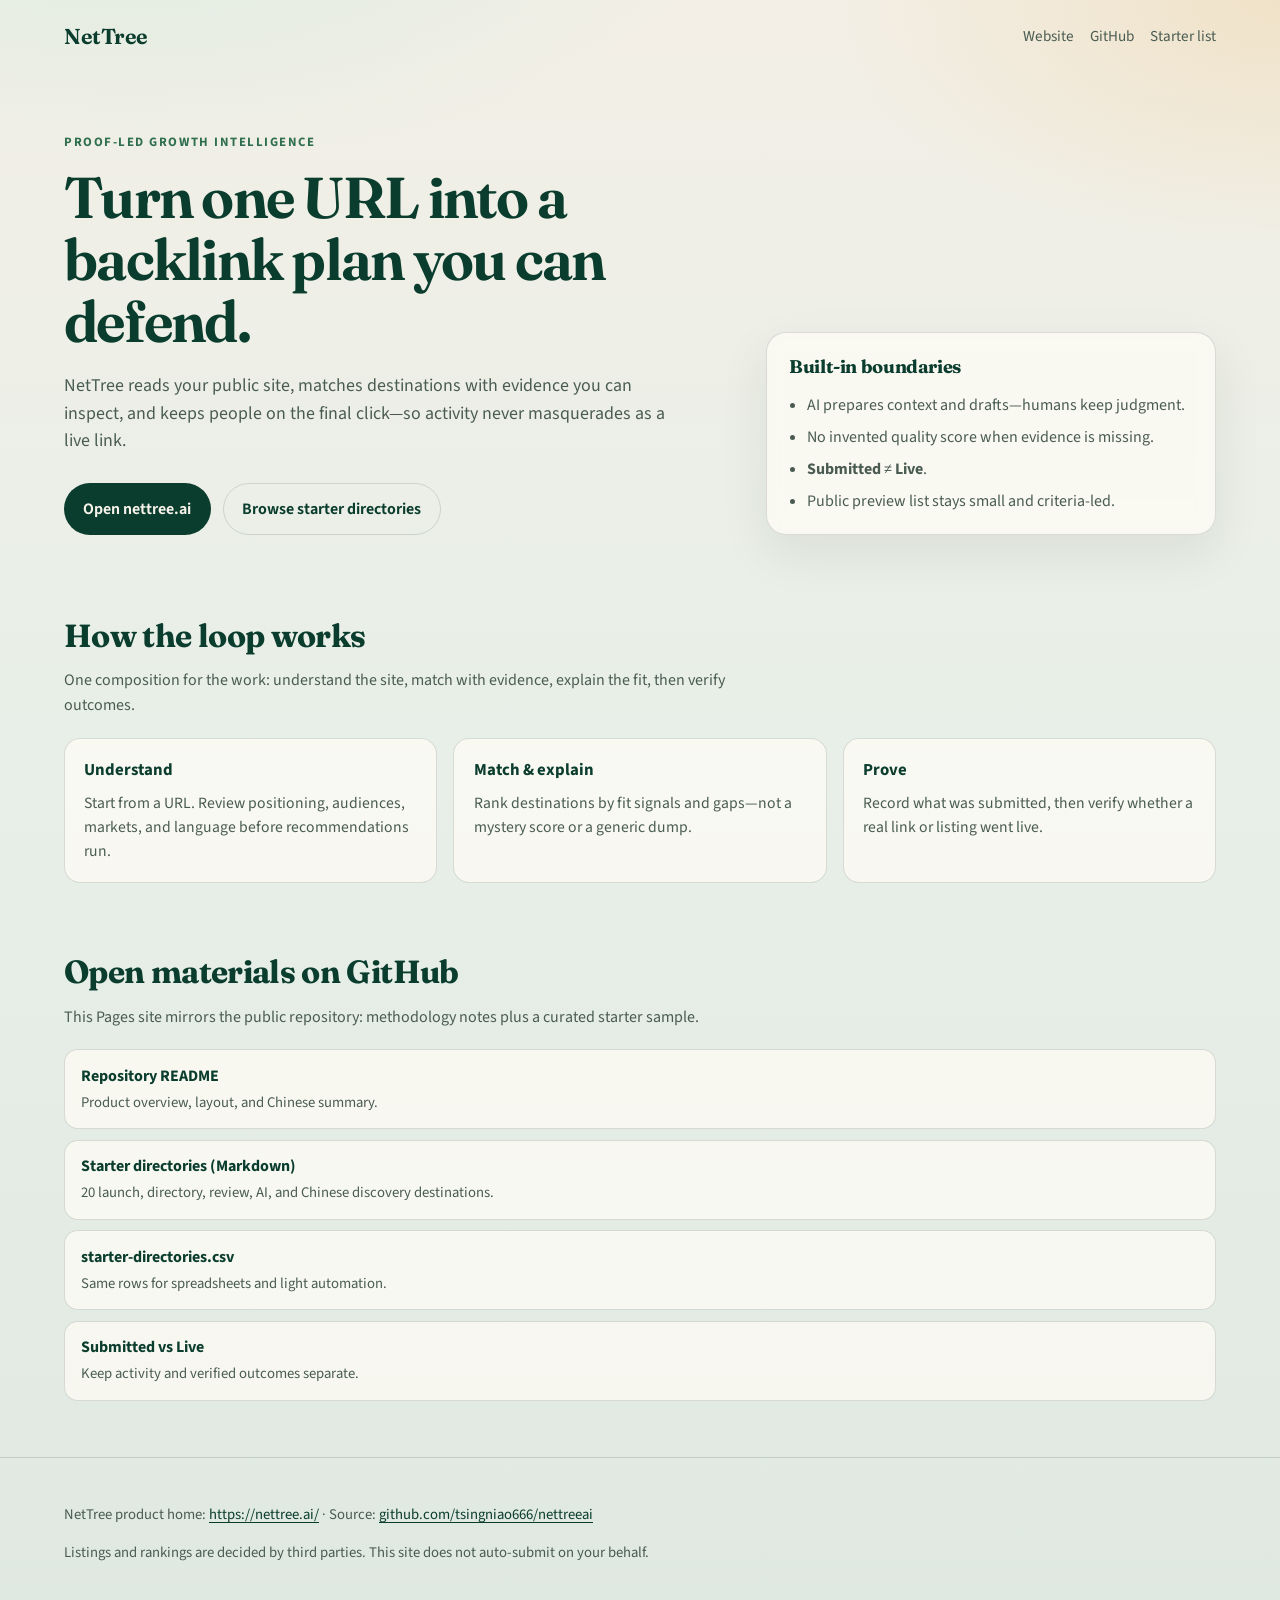
==== docs/index.html @ bfce6df3 "Publish NetTree public presence with curated starter directories. Add product README, methodology no" ====
<!DOCTYPE html>
<html lang="en">
  <head>
    <meta charset="utf-8" />
    <meta name="viewport" content="width=device-width, initial-scale=1" />
    <title>NetTree — defendable backlink planning</title>
    <meta
      name="description"
      content="NetTree turns one URL into an evidence-backed backlink plan. Human-approved execution. Submitted is activity; Live is verified."
    />
    <link rel="canonical" href="https://tsingniao666.github.io/nettreeai/" />
    <meta property="og:type" content="website" />
    <meta property="og:title" content="NetTree — defendable backlink planning" />
    <meta
      property="og:description"
      content="Map your site, match destinations with evidence, keep humans in the loop, and verify Live vs Submitted."
    />
    <meta property="og:url" content="https://tsingniao666.github.io/nettreeai/" />
    <meta name="twitter:card" content="summary" />
    <link rel="preconnect" href="https://fonts.googleapis.com" />
    <link rel="preconnect" href="https://fonts.gstatic.com" crossorigin />
    <link
      href="https://fonts.googleapis.com/css2?family=Fraunces:opsz,wght@9..144,550;9..144,650&family=Source+Sans+3:wght@400;600;700&display=swap"
      rel="stylesheet"
    />
    <link rel="stylesheet" href="./assets/site.css" />
    <script type="application/ld+json">
      {
        "@context": "https://schema.org",
        "@type": "SoftwareApplication",
        "name": "NetTree",
        "applicationCategory": "BusinessApplication",
        "operatingSystem": "Web",
        "url": "https://nettree.ai/",
        "description": "Proof-led growth intelligence: turn one URL into a defendable backlink strategy with human-approved execution and live-link verification.",
        "offers": {
          "@type": "Offer",
          "price": "0",
          "priceCurrency": "USD",
          "description": "Free plan available with limited preview"
        }
      }
    </script>
  </head>
  <body>
    <header class="site-header">
      <div class="wrap brand-row">
        <a class="logo" href="https://nettree.ai/">NetTree</a>
        <nav class="nav" aria-label="Primary">
          <a href="https://nettree.ai/">Website</a>
          <a href="https://github.com/tsingniao666/nettreeai">GitHub</a>
          <a href="https://github.com/tsingniao666/nettreeai/blob/main/lists/starter-directories.md">Starter list</a>
        </nav>
      </div>
    </header>

    <main>
      <section class="hero">
        <div class="wrap hero-grid">
          <div>
            <p class="eyebrow">Proof-led growth intelligence</p>
            <h1>Turn one URL into a backlink plan you can defend.</h1>
            <p class="lede">
              NetTree reads your public site, matches destinations with evidence you can inspect,
              and keeps people on the final click—so activity never masquerades as a live link.
            </p>
            <div class="cta-row">
              <a class="btn btn-primary" href="https://nettree.ai/">Open nettree.ai</a>
              <a
                class="btn btn-ghost"
                href="https://github.com/tsingniao666/nettreeai/blob/main/lists/starter-directories.md"
                >Browse starter directories</a
              >
            </div>
          </div>
          <aside class="panel" aria-label="Product principles">
            <h2>Built-in boundaries</h2>
            <ul>
              <li>AI prepares context and drafts—humans keep judgment.</li>
              <li>No invented quality score when evidence is missing.</li>
              <li><strong>Submitted</strong> ≠ <strong>Live</strong>.</li>
              <li>Public preview list stays small and criteria-led.</li>
            </ul>
          </aside>
        </div>
      </section>

      <section>
        <div class="wrap">
          <h2>How the loop works</h2>
          <p class="section-lead">
            One composition for the work: understand the site, match with evidence, explain the fit,
            then verify outcomes.
          </p>
          <div class="cards">
            <article class="card">
              <h3>Understand</h3>
              <p>Start from a URL. Review positioning, audiences, markets, and language before recommendations run.</p>
            </article>
            <article class="card">
              <h3>Match &amp; explain</h3>
              <p>Rank destinations by fit signals and gaps—not a mystery score or a generic dump.</p>
            </article>
            <article class="card">
              <h3>Prove</h3>
              <p>Record what was submitted, then verify whether a real link or listing went live.</p>
            </article>
          </div>
        </div>
      </section>

      <section>
        <div class="wrap">
          <h2>Open materials on GitHub</h2>
          <p class="section-lead">
            This Pages site mirrors the public repository: methodology notes plus a curated starter sample.
          </p>
          <div class="links">
            <a href="https://github.com/tsingniao666/nettreeai">
              <strong>Repository README</strong>
              <span>Product overview, layout, and Chinese summary.</span>
            </a>
            <a href="https://github.com/tsingniao666/nettreeai/blob/main/lists/starter-directories.md">
              <strong>Starter directories (Markdown)</strong>
              <span>20 launch, directory, review, AI, and Chinese discovery destinations.</span>
            </a>
            <a href="https://github.com/tsingniao666/nettreeai/blob/main/lists/starter-directories.csv">
              <strong>starter-directories.csv</strong>
              <span>Same rows for spreadsheets and light automation.</span>
            </a>
            <a href="https://github.com/tsingniao666/nettreeai/blob/main/methodology/submitted-vs-live.md">
              <strong>Submitted vs Live</strong>
              <span>Keep activity and verified outcomes separate.</span>
            </a>
          </div>
        </div>
      </section>
    </main>

    <footer class="site-footer">
      <div class="wrap">
        <p>
          NetTree product home:
          <a href="https://nettree.ai/">https://nettree.ai/</a>
          · Source:
          <a href="https://github.com/tsingniao666/nettreeai">github.com/tsingniao666/nettreeai</a>
        </p>
        <p>Listings and rankings are decided by third parties. This site does not auto-submit on your behalf.</p>
      </div>
    </footer>
  </body>
</html>
---- docs/assets/site.css ----
:root {
  --bg0: #f3efe6;
  --bg1: #e7efe8;
  --ink: #14241c;
  --muted: #4a5c52;
  --brand: #0b3d2e;
  --accent: #2f6f4e;
  --line: rgba(20, 36, 28, 0.14);
  --card: rgba(255, 252, 246, 0.72);
  --shadow: 0 18px 50px rgba(20, 36, 28, 0.08);
  --max: 72rem;
  --font-display: "Fraunces", "Iowan Old Style", "Palatino Linotype", Palatino, serif;
  --font-body: "Source Sans 3", "Source Sans Pro", "Segoe UI", sans-serif;
}

* {
  box-sizing: border-box;
}

html {
  scroll-behavior: smooth;
}

body {
  margin: 0;
  color: var(--ink);
  font-family: var(--font-body);
  line-height: 1.55;
  background:
    radial-gradient(1200px 600px at 10% -10%, #d9ebe0 0%, transparent 55%),
    radial-gradient(900px 500px at 100% 0%, #f0e2c8 0%, transparent 50%),
    linear-gradient(180deg, var(--bg0), var(--bg1) 48%, #dfe8e1);
  min-height: 100vh;
}

a {
  color: var(--accent);
  text-decoration-thickness: 1px;
  text-underline-offset: 0.18em;
}

a:hover {
  color: var(--brand);
}

.wrap {
  width: min(100% - 2rem, var(--max));
  margin-inline: auto;
}

.site-header {
  padding: 1.25rem 0 0.5rem;
}

.brand-row {
  display: flex;
  align-items: center;
  justify-content: space-between;
  gap: 1rem;
  flex-wrap: wrap;
}

.logo {
  font-family: var(--font-display);
  font-weight: 650;
  font-size: 1.35rem;
  letter-spacing: -0.02em;
  color: var(--brand);
  text-decoration: none;
}

.nav {
  display: flex;
  gap: 1rem;
  flex-wrap: wrap;
  font-size: 0.95rem;
}

.nav a {
  color: var(--muted);
  text-decoration: none;
}

.nav a:hover {
  color: var(--brand);
}

.hero {
  padding: 4.5rem 0 3.25rem;
}

.hero-grid {
  display: grid;
  gap: 1.75rem;
  align-items: end;
}

@media (min-width: 880px) {
  .hero-grid {
    grid-template-columns: 1.35fr 0.9fr;
  }
}

.eyebrow {
  margin: 0 0 0.85rem;
  color: var(--accent);
  font-size: 0.8rem;
  font-weight: 700;
  letter-spacing: 0.12em;
  text-transform: uppercase;
}

h1 {
  margin: 0;
  font-family: var(--font-display);
  font-weight: 650;
  font-size: clamp(2.35rem, 5vw, 3.6rem);
  line-height: 1.08;
  letter-spacing: -0.03em;
  color: var(--brand);
  max-width: 14ch;
}

.lede {
  margin: 1.15rem 0 0;
  max-width: 38rem;
  color: var(--muted);
  font-size: 1.12rem;
}

.cta-row {
  display: flex;
  flex-wrap: wrap;
  gap: 0.75rem;
  margin-top: 1.75rem;
}

.btn {
  display: inline-flex;
  align-items: center;
  justify-content: center;
  padding: 0.78rem 1.15rem;
  border-radius: 999px;
  font-weight: 650;
  text-decoration: none;
  border: 1px solid transparent;
  transition: transform 180ms ease, background 180ms ease, color 180ms ease;
}

.btn:hover {
  transform: translateY(-1px);
}

.btn-primary {
  background: var(--brand);
  color: #f7f3ea;
}

.btn-primary:hover {
  background: #082c21;
  color: #fff;
}

.btn-ghost {
  background: transparent;
  color: var(--brand);
  border-color: var(--line);
}

.panel {
  background: var(--card);
  border: 1px solid var(--line);
  border-radius: 1.25rem;
  box-shadow: var(--shadow);
  padding: 1.25rem 1.35rem;
  backdrop-filter: blur(8px);
}

.panel h2 {
  margin: 0 0 0.75rem;
  font-family: var(--font-display);
  font-size: 1.15rem;
  color: var(--brand);
}

.panel ul {
  margin: 0;
  padding-left: 1.1rem;
  color: var(--muted);
}

.panel li + li {
  margin-top: 0.45rem;
}

section {
  padding: 1.5rem 0 2.5rem;
}

section h2 {
  margin: 0 0 0.5rem;
  font-family: var(--font-display);
  font-size: clamp(1.55rem, 3vw, 2rem);
  color: var(--brand);
  letter-spacing: -0.02em;
}

.section-lead {
  margin: 0 0 1.25rem;
  color: var(--muted);
  max-width: 42rem;
}

.cards {
  display: grid;
  gap: 1rem;
}

@media (min-width: 760px) {
  .cards {
    grid-template-columns: repeat(3, 1fr);
  }
}

.card {
  background: var(--card);
  border: 1px solid var(--line);
  border-radius: 1rem;
  padding: 1.15rem 1.2rem;
}

.card h3 {
  margin: 0 0 0.45rem;
  font-size: 1.05rem;
  color: var(--brand);
}

.card p {
  margin: 0;
  color: var(--muted);
  font-size: 0.98rem;
}

.links {
  display: grid;
  gap: 0.65rem;
}

.links a {
  display: block;
  padding: 0.85rem 1rem;
  border-radius: 0.85rem;
  background: var(--card);
  border: 1px solid var(--line);
  text-decoration: none;
  color: var(--ink);
}

.links a strong {
  color: var(--brand);
}

.links a span {
  display: block;
  margin-top: 0.2rem;
  color: var(--muted);
  font-size: 0.92rem;
}

.site-footer {
  padding: 2rem 0 3rem;
  color: var(--muted);
  font-size: 0.92rem;
  border-top: 1px solid var(--line);
  margin-top: 1rem;
}

.site-footer a {
  color: var(--brand);
}

@media (prefers-reduced-motion: reduce) {
  html {
    scroll-behavior: auto;
  }

  .btn:hover {
    transform: none;
  }
}
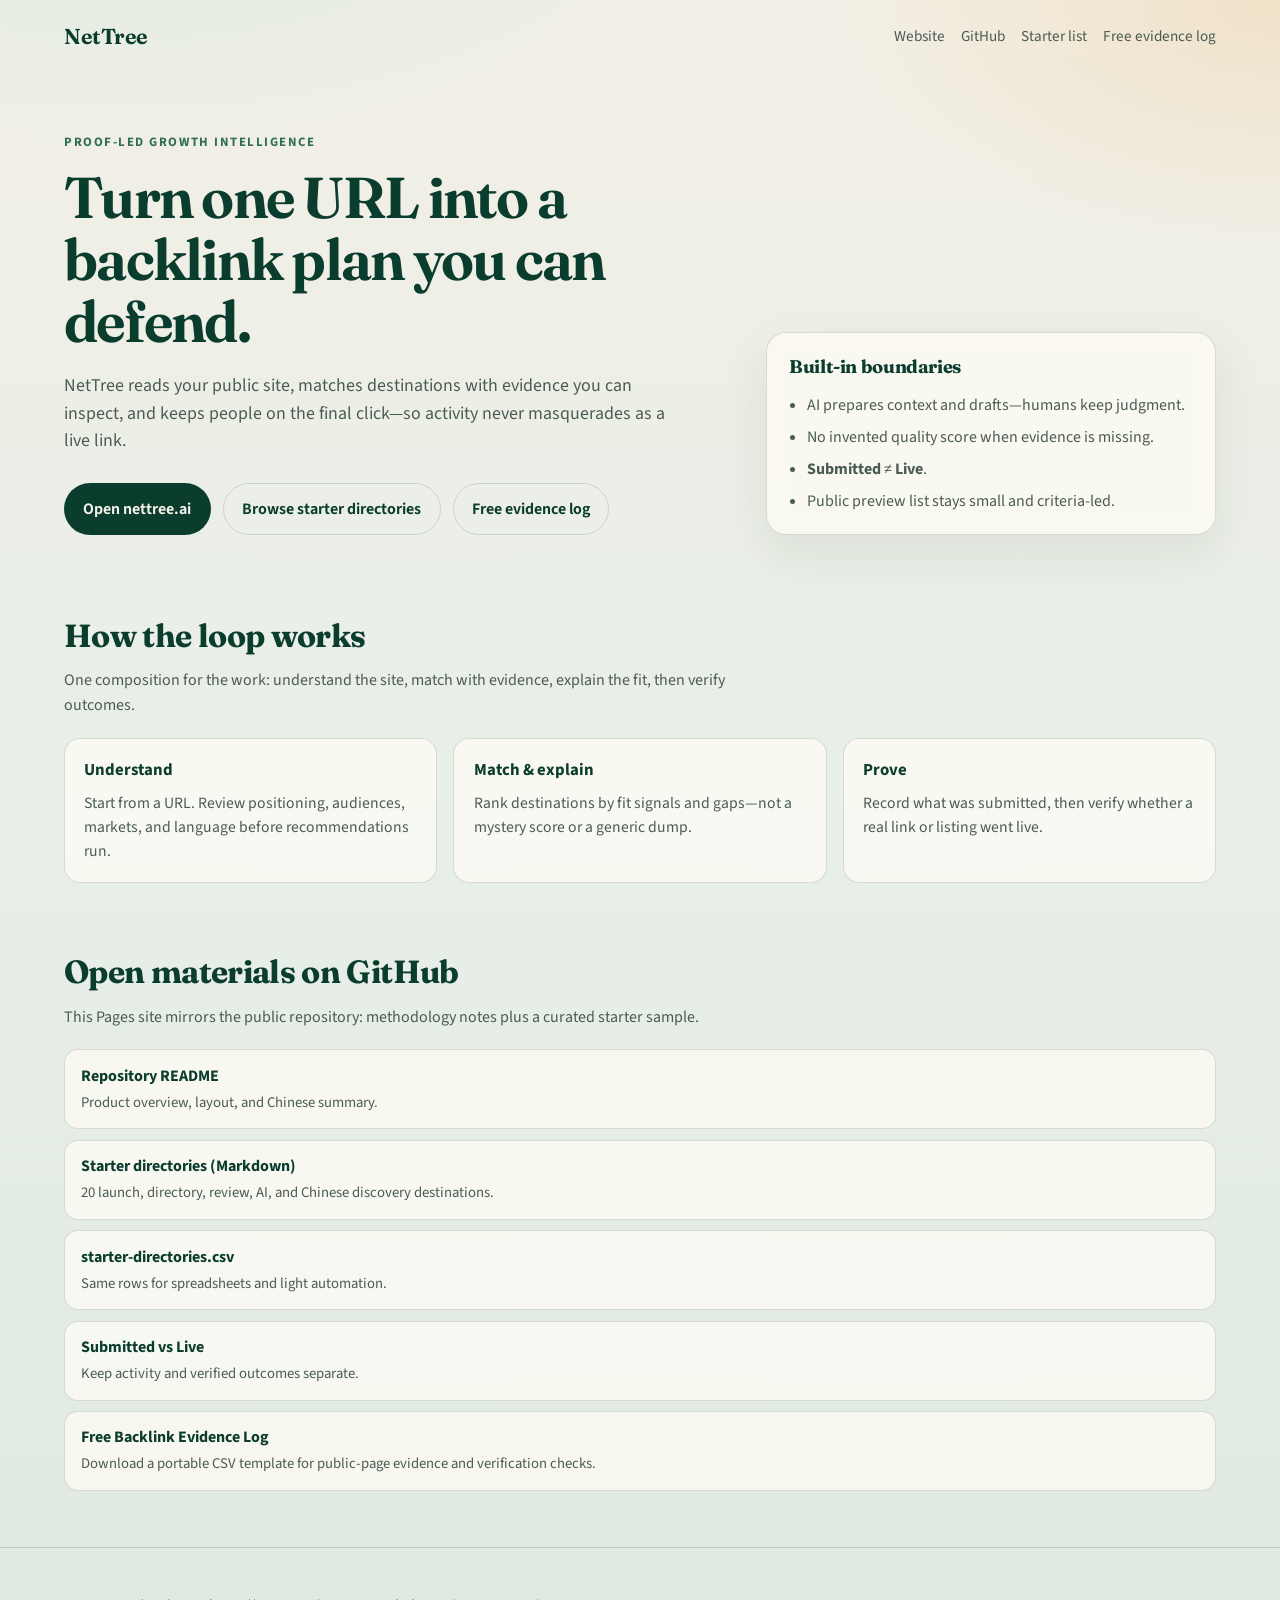
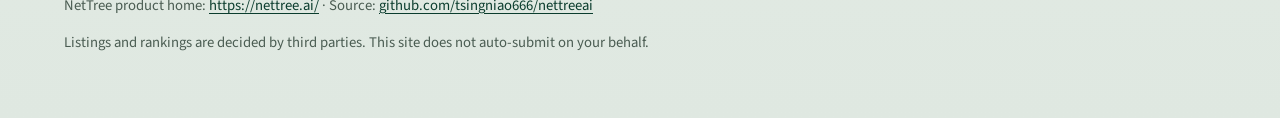
==== commit 42f3d127: "Add a free backlink evidence log template for public verification. Give visitors a portable CSV plus" ====
--- a/docs/index.html
+++ b/docs/index.html
@@ -50,6 +50,7 @@
           <a href="https://nettree.ai/">Website</a>
           <a href="https://github.com/tsingniao666/nettreeai">GitHub</a>
           <a href="https://github.com/tsingniao666/nettreeai/blob/main/lists/starter-directories.md">Starter list</a>
+          <a href="./free-backlink-evidence-log.html">Free evidence log</a>
         </nav>
       </div>
     </header>
@@ -71,6 +72,7 @@
                 href="https://github.com/tsingniao666/nettreeai/blob/main/lists/starter-directories.md"
                 >Browse starter directories</a
               >
+              <a class="btn btn-ghost" href="./free-backlink-evidence-log.html">Free evidence log</a>
             </div>
           </div>
           <aside class="panel" aria-label="Product principles">
@@ -132,6 +134,10 @@
               <strong>Submitted vs Live</strong>
               <span>Keep activity and verified outcomes separate.</span>
             </a>
+            <a href="./free-backlink-evidence-log.html">
+              <strong>Free Backlink Evidence Log</strong>
+              <span>Download a portable CSV template for public-page evidence and verification checks.</span>
+            </a>
           </div>
         </div>
       </section>
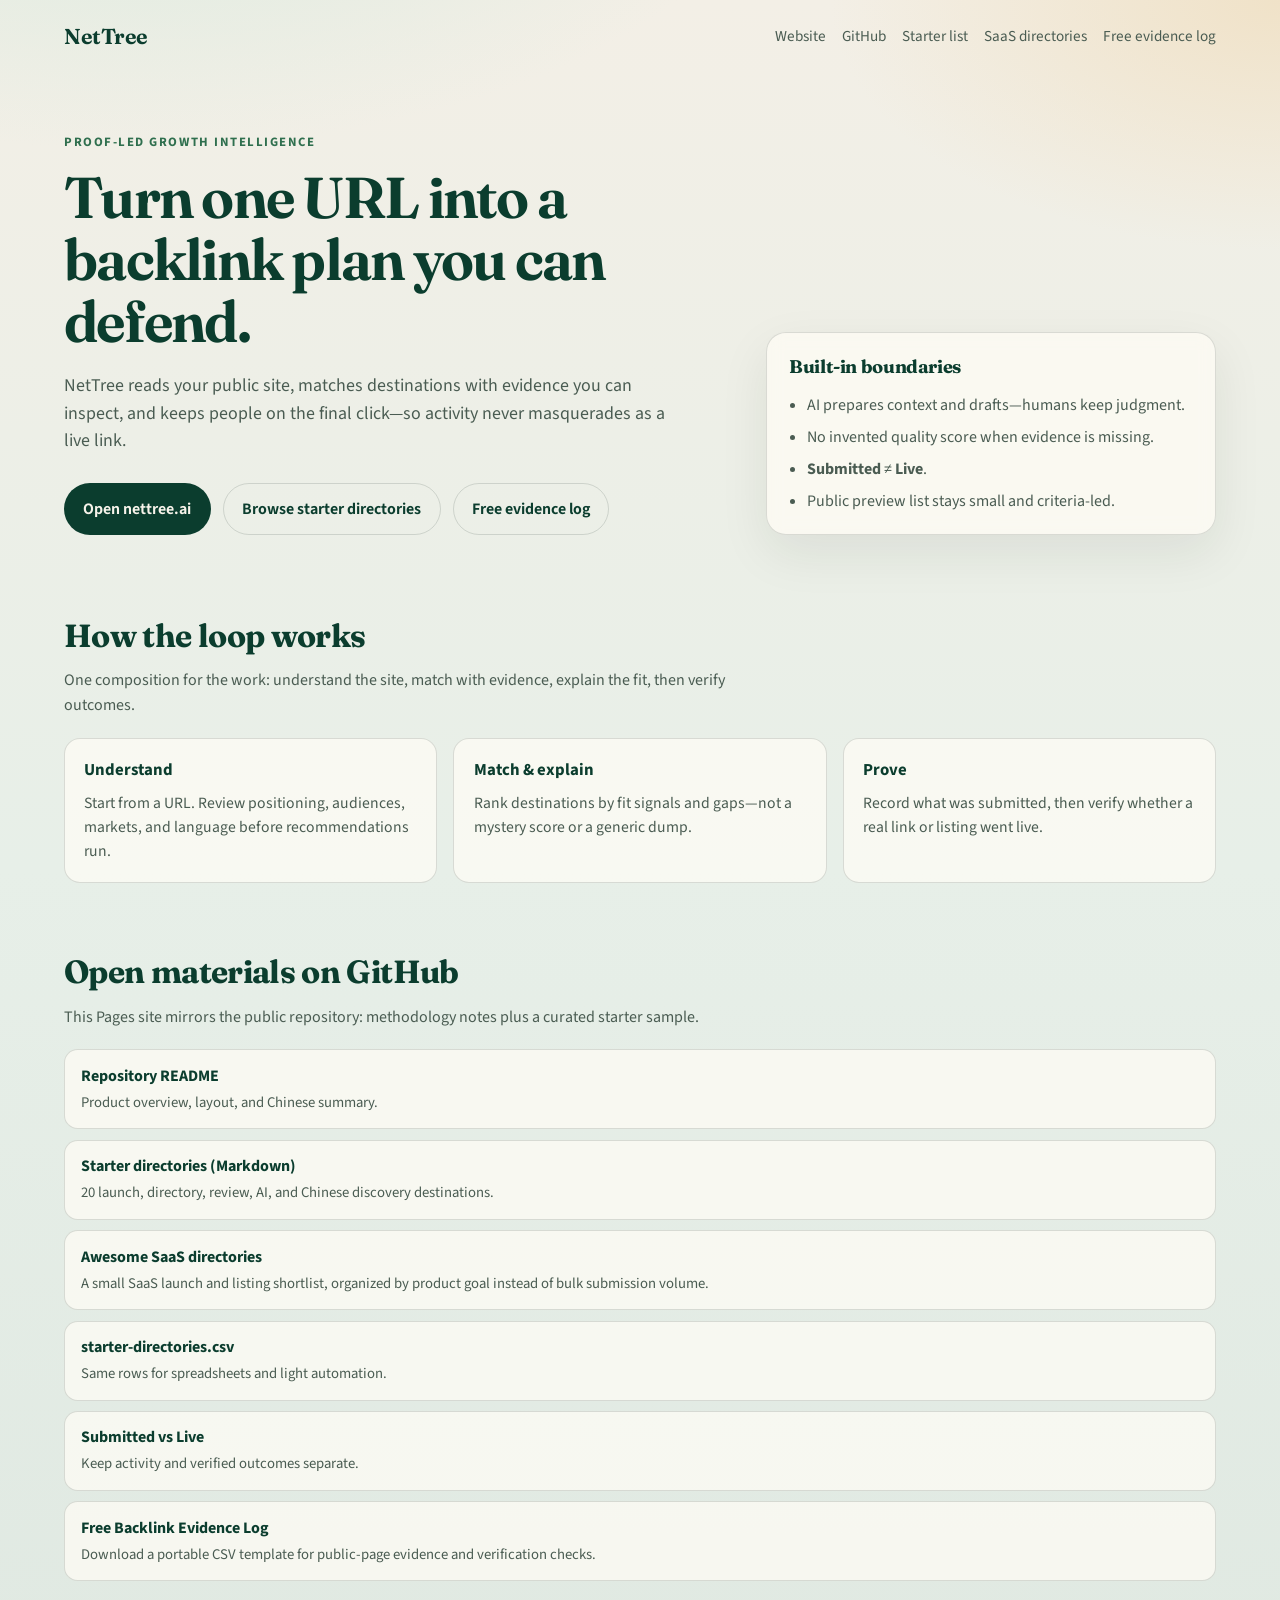
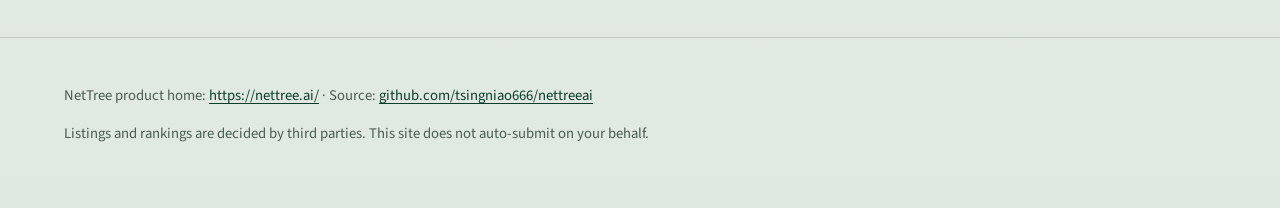
==== commit 54ebd647: "Add SaaS directory resources" ====
--- a/docs/index.html
+++ b/docs/index.html
@@ -50,6 +50,7 @@
           <a href="https://nettree.ai/">Website</a>
           <a href="https://github.com/tsingniao666/nettreeai">GitHub</a>
           <a href="https://github.com/tsingniao666/nettreeai/blob/main/lists/starter-directories.md">Starter list</a>
+          <a href="https://github.com/tsingniao666/nettreeai/blob/main/lists/saas-directories.md">SaaS directories</a>
           <a href="./free-backlink-evidence-log.html">Free evidence log</a>
         </nav>
       </div>
@@ -126,6 +127,10 @@
               <strong>Starter directories (Markdown)</strong>
               <span>20 launch, directory, review, AI, and Chinese discovery destinations.</span>
             </a>
+            <a href="https://github.com/tsingniao666/nettreeai/blob/main/lists/saas-directories.md">
+              <strong>Awesome SaaS directories</strong>
+              <span>A small SaaS launch and listing shortlist, organized by product goal instead of bulk submission volume.</span>
+            </a>
             <a href="https://github.com/tsingniao666/nettreeai/blob/main/lists/starter-directories.csv">
               <strong>starter-directories.csv</strong>
               <span>Same rows for spreadsheets and light automation.</span>
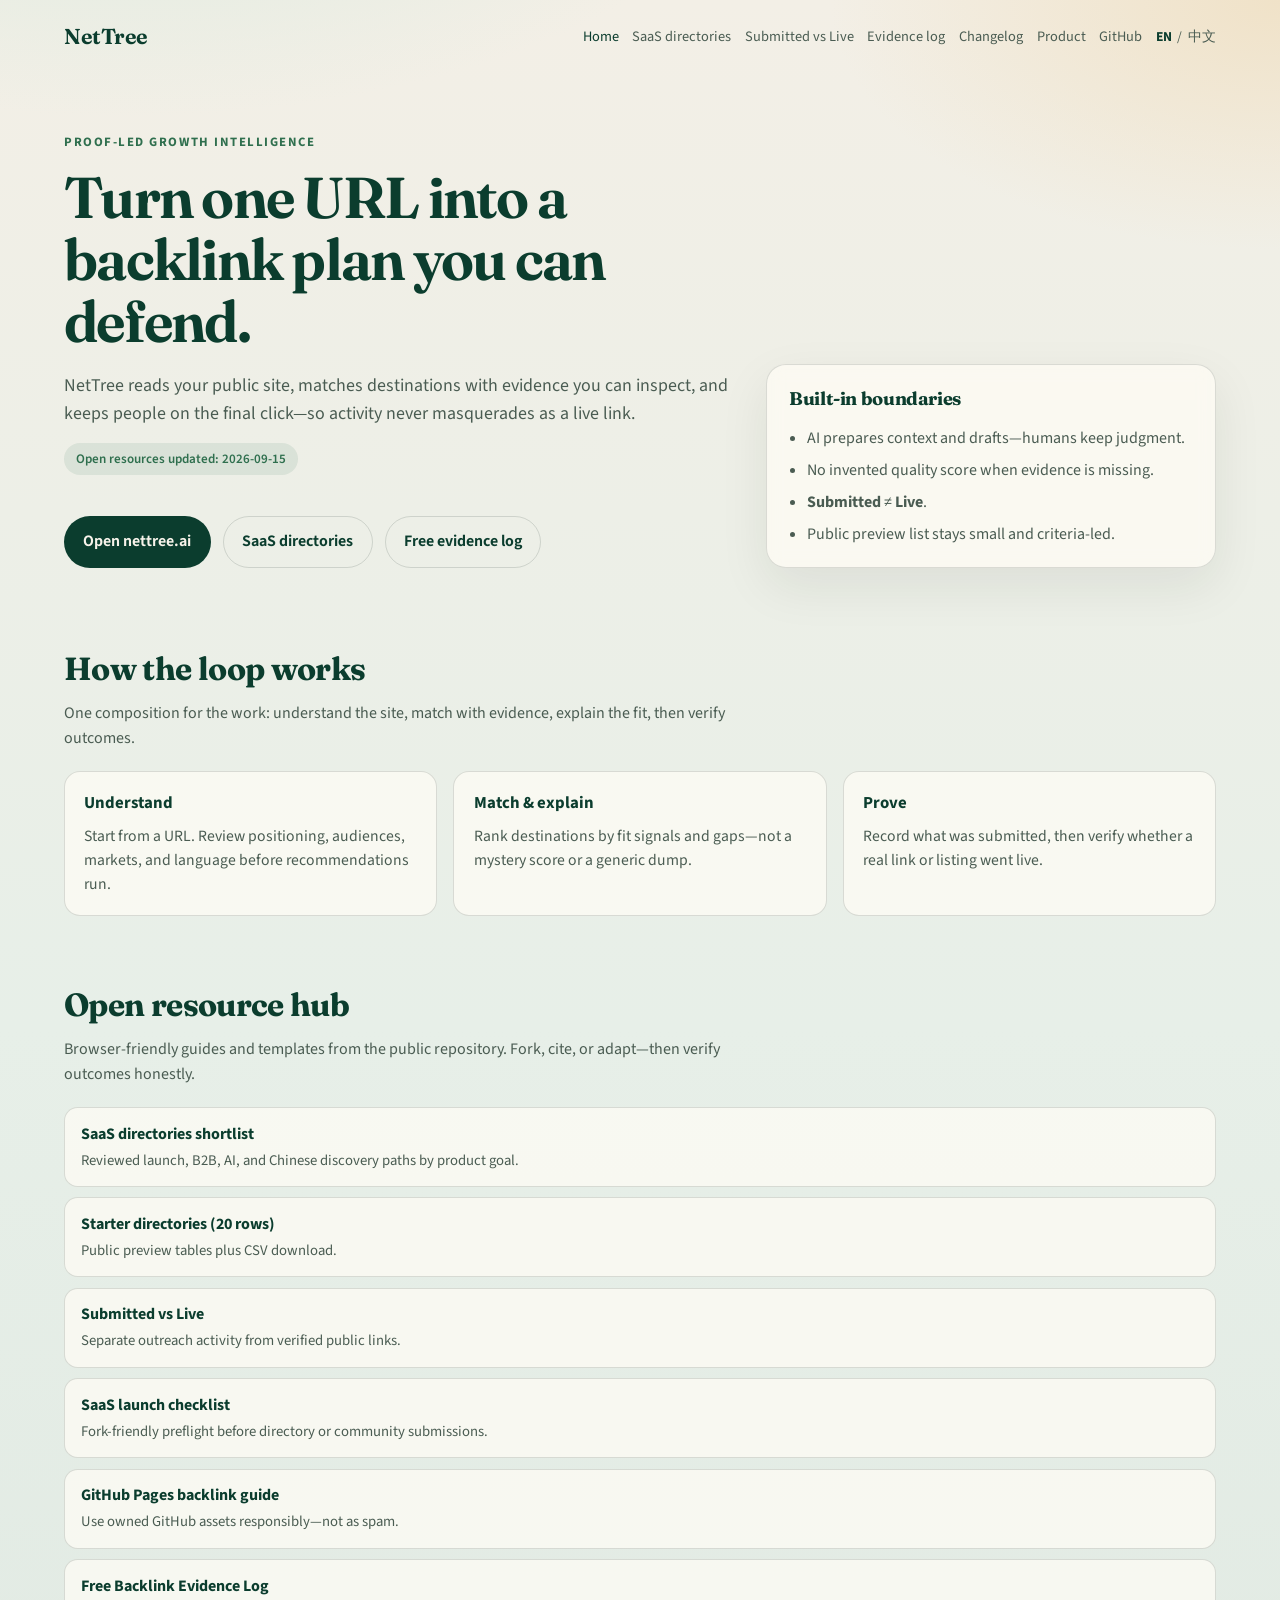
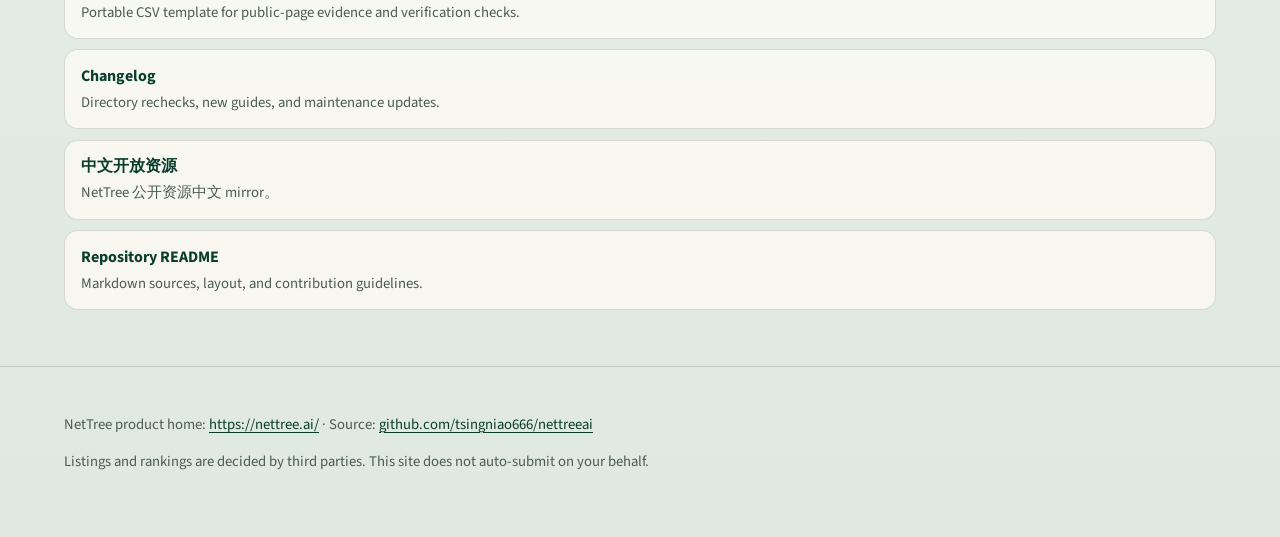
==== commit 01e6d9a7: "Expand open resource hub for SEO and keep github.io as primary URL. Add indexed Pages guides, struct" ====
--- a/docs/index.html
+++ b/docs/index.html
@@ -3,20 +3,23 @@
   <head>
     <meta charset="utf-8" />
     <meta name="viewport" content="width=device-width, initial-scale=1" />
-    <title>NetTree — defendable backlink planning</title>
+    <title>NetTree Open Resources — Defendable Backlink Planning</title>
     <meta
       name="description"
-      content="NetTree turns one URL into an evidence-backed backlink plan. Human-approved execution. Submitted is activity; Live is verified."
+      content="Free open resources from NetTree: SaaS directory shortlists, Submitted vs Live verification guides, launch checklists, and a backlink evidence log template."
     />
     <link rel="canonical" href="https://tsingniao666.github.io/nettreeai/" />
+    <link rel="alternate" hreflang="en" href="https://tsingniao666.github.io/nettreeai/" />
+    <link rel="alternate" hreflang="zh" href="https://tsingniao666.github.io/nettreeai/zh/" />
     <meta property="og:type" content="website" />
-    <meta property="og:title" content="NetTree — defendable backlink planning" />
+    <meta property="og:title" content="NetTree Open Resources — Defendable Backlink Planning" />
     <meta
       property="og:description"
-      content="Map your site, match destinations with evidence, keep humans in the loop, and verify Live vs Submitted."
+      content="Guides, checklists, and curated directory samples for evidence-backed backlink work. Product home: nettree.ai."
     />
     <meta property="og:url" content="https://tsingniao666.github.io/nettreeai/" />
-    <meta name="twitter:card" content="summary" />
+    <meta property="og:image" content="https://tsingniao666.github.io/nettreeai/assets/og-default.svg" />
+    <meta name="twitter:card" content="summary_large_image" />
     <link rel="preconnect" href="https://fonts.googleapis.com" />
     <link rel="preconnect" href="https://fonts.gstatic.com" crossorigin />
     <link
@@ -27,31 +30,60 @@
     <script type="application/ld+json">
       {
         "@context": "https://schema.org",
-        "@type": "SoftwareApplication",
-        "name": "NetTree",
-        "applicationCategory": "BusinessApplication",
-        "operatingSystem": "Web",
-        "url": "https://nettree.ai/",
-        "description": "Proof-led growth intelligence: turn one URL into a defendable backlink strategy with human-approved execution and live-link verification.",
-        "offers": {
-          "@type": "Offer",
-          "price": "0",
-          "priceCurrency": "USD",
-          "description": "Free plan available with limited preview"
-        }
+        "@graph": [
+          {
+            "@type": "Organization",
+            "name": "NetTree",
+            "url": "https://nettree.ai/",
+            "logo": "https://tsingniao666.github.io/nettreeai/assets/og-default.svg",
+            "description": "AI-assisted backlink command center for teams that need defendable outreach decisions.",
+            "sameAs": [
+              "https://github.com/tsingniao666/nettreeai",
+              "https://tsingniao666.github.io/nettreeai/"
+            ]
+          },
+          {
+            "@type": "WebSite",
+            "name": "NetTree Open Resources",
+            "url": "https://tsingniao666.github.io/nettreeai/",
+            "publisher": { "@type": "Organization", "name": "NetTree" },
+            "inLanguage": ["en", "zh-Hans"]
+          },
+          {
+            "@type": "SoftwareApplication",
+            "name": "NetTree",
+            "applicationCategory": "BusinessApplication",
+            "operatingSystem": "Web",
+            "url": "https://nettree.ai/",
+            "description": "Turn one URL into a defendable backlink strategy with human-approved execution and live-link verification.",
+            "offers": {
+              "@type": "Offer",
+              "price": "0",
+              "priceCurrency": "USD",
+              "description": "Free plan available with limited preview"
+            }
+          }
+        ]
       }
     </script>
   </head>
   <body>
     <header class="site-header">
       <div class="wrap brand-row">
-        <a class="logo" href="https://nettree.ai/">NetTree</a>
+        <a class="logo" href="./">NetTree</a>
         <nav class="nav" aria-label="Primary">
-          <a href="https://nettree.ai/">Website</a>
+          <a href="./" aria-current="page">Home</a>
+          <a href="./saas-directories.html">SaaS directories</a>
+          <a href="./submitted-vs-live.html">Submitted vs Live</a>
+          <a href="./free-backlink-evidence-log.html">Evidence log</a>
+          <a href="./changelog.html">Changelog</a>
+          <a href="https://nettree.ai/">Product</a>
           <a href="https://github.com/tsingniao666/nettreeai">GitHub</a>
-          <a href="https://github.com/tsingniao666/nettreeai/blob/main/lists/starter-directories.md">Starter list</a>
-          <a href="https://github.com/tsingniao666/nettreeai/blob/main/lists/saas-directories.md">SaaS directories</a>
-          <a href="./free-backlink-evidence-log.html">Free evidence log</a>
+          <span class="lang-switch" aria-label="Language">
+            <a href="./" aria-current="true" hreflang="en">EN</a>
+            <span>/</span>
+            <a href="./zh/" hreflang="zh">中文</a>
+          </span>
         </nav>
       </div>
     </header>
@@ -66,13 +98,10 @@
               NetTree reads your public site, matches destinations with evidence you can inspect,
               and keeps people on the final click—so activity never masquerades as a live link.
             </p>
+            <p class="updated-badge">Open resources updated: 2026-09-15</p>
             <div class="cta-row">
               <a class="btn btn-primary" href="https://nettree.ai/">Open nettree.ai</a>
-              <a
-                class="btn btn-ghost"
-                href="https://github.com/tsingniao666/nettreeai/blob/main/lists/starter-directories.md"
-                >Browse starter directories</a
-              >
+              <a class="btn btn-ghost" href="./saas-directories.html">SaaS directories</a>
               <a class="btn btn-ghost" href="./free-backlink-evidence-log.html">Free evidence log</a>
             </div>
           </div>
@@ -114,34 +143,46 @@
 
       <section>
         <div class="wrap">
-          <h2>Open materials on GitHub</h2>
+          <h2>Open resource hub</h2>
           <p class="section-lead">
-            This Pages site mirrors the public repository: methodology notes plus a curated starter sample.
+            Browser-friendly guides and templates from the public repository. Fork, cite, or adapt—then verify outcomes honestly.
           </p>
           <div class="links">
+            <a href="./saas-directories.html">
+              <strong>SaaS directories shortlist</strong>
+              <span>Reviewed launch, B2B, AI, and Chinese discovery paths by product goal.</span>
+            </a>
+            <a href="./starter-directories.html">
+              <strong>Starter directories (20 rows)</strong>
+              <span>Public preview tables plus CSV download.</span>
+            </a>
+            <a href="./submitted-vs-live.html">
+              <strong>Submitted vs Live</strong>
+              <span>Separate outreach activity from verified public links.</span>
+            </a>
+            <a href="./saas-launch-checklist.html">
+              <strong>SaaS launch checklist</strong>
+              <span>Fork-friendly preflight before directory or community submissions.</span>
+            </a>
+            <a href="./github-pages-backlink-guide.html">
+              <strong>GitHub Pages backlink guide</strong>
+              <span>Use owned GitHub assets responsibly—not as spam.</span>
+            </a>
+            <a href="./free-backlink-evidence-log.html">
+              <strong>Free Backlink Evidence Log</strong>
+              <span>Portable CSV template for public-page evidence and verification checks.</span>
+            </a>
+            <a href="./changelog.html">
+              <strong>Changelog</strong>
+              <span>Directory rechecks, new guides, and maintenance updates.</span>
+            </a>
+            <a href="./zh/">
+              <strong>中文开放资源</strong>
+              <span>NetTree 公开资源中文 mirror。</span>
+            </a>
             <a href="https://github.com/tsingniao666/nettreeai">
               <strong>Repository README</strong>
-              <span>Product overview, layout, and Chinese summary.</span>
-            </a>
-            <a href="https://github.com/tsingniao666/nettreeai/blob/main/lists/starter-directories.md">
-              <strong>Starter directories (Markdown)</strong>
-              <span>20 launch, directory, review, AI, and Chinese discovery destinations.</span>
-            </a>
-            <a href="https://github.com/tsingniao666/nettreeai/blob/main/lists/saas-directories.md">
-              <strong>Awesome SaaS directories</strong>
-              <span>A small SaaS launch and listing shortlist, organized by product goal instead of bulk submission volume.</span>
-            </a>
-            <a href="https://github.com/tsingniao666/nettreeai/blob/main/lists/starter-directories.csv">
-              <strong>starter-directories.csv</strong>
-              <span>Same rows for spreadsheets and light automation.</span>
-            </a>
-            <a href="https://github.com/tsingniao666/nettreeai/blob/main/methodology/submitted-vs-live.md">
-              <strong>Submitted vs Live</strong>
-              <span>Keep activity and verified outcomes separate.</span>
-            </a>
-            <a href="./free-backlink-evidence-log.html">
-              <strong>Free Backlink Evidence Log</strong>
-              <span>Download a portable CSV template for public-page evidence and verification checks.</span>
+              <span>Markdown sources, layout, and contribution guidelines.</span>
             </a>
           </div>
         </div>
--- a/docs/assets/site.css
+++ b/docs/assets/site.css
@@ -71,9 +71,9 @@
 
 .nav {
   display: flex;
-  gap: 1rem;
+  gap: 0.85rem;
   flex-wrap: wrap;
-  font-size: 0.95rem;
+  font-size: 0.9rem;
 }
 
 .nav a {
@@ -81,12 +81,35 @@
   text-decoration: none;
 }
 
-.nav a:hover {
-  color: var(--brand);
+.nav a:hover,
+.nav a[aria-current="page"] {
+  color: var(--brand);
+}
+
+.lang-switch {
+  display: inline-flex;
+  gap: 0.35rem;
+  align-items: center;
+  font-size: 0.85rem;
+  color: var(--muted);
+}
+
+.lang-switch a {
+  text-decoration: none;
+  color: var(--muted);
+}
+
+.lang-switch a[aria-current="true"] {
+  color: var(--brand);
+  font-weight: 700;
 }
 
 .hero {
   padding: 4.5rem 0 3.25rem;
+}
+
+.hero-compact {
+  padding: 3rem 0 2rem;
 }
 
 .hero-grid {
@@ -118,14 +141,29 @@
   line-height: 1.08;
   letter-spacing: -0.03em;
   color: var(--brand);
-  max-width: 14ch;
+  max-width: 18ch;
+}
+
+h1.wide {
+  max-width: none;
 }
 
 .lede {
   margin: 1.15rem 0 0;
-  max-width: 38rem;
+  max-width: 42rem;
   color: var(--muted);
   font-size: 1.12rem;
+}
+
+.updated-badge {
+  display: inline-block;
+  margin-top: 1rem;
+  padding: 0.35rem 0.75rem;
+  border-radius: 999px;
+  background: rgba(47, 111, 78, 0.1);
+  color: var(--accent);
+  font-size: 0.82rem;
+  font-weight: 600;
 }
 
 .cta-row {
@@ -183,7 +221,8 @@
   color: var(--brand);
 }
 
-.panel ul {
+.panel ul,
+.panel ol {
   margin: 0;
   padding-left: 1.1rem;
   color: var(--muted);
@@ -205,6 +244,12 @@
   letter-spacing: -0.02em;
 }
 
+section h3 {
+  margin: 1.5rem 0 0.5rem;
+  font-size: 1.1rem;
+  color: var(--brand);
+}
+
 .section-lead {
   margin: 0 0 1.25rem;
   color: var(--muted);
@@ -220,6 +265,10 @@
   .cards {
     grid-template-columns: repeat(3, 1fr);
   }
+
+  .cards.two-up {
+    grid-template-columns: repeat(2, 1fr);
+  }
 }
 
 .card {
@@ -267,6 +316,114 @@
   font-size: 0.92rem;
 }
 
+.table-wrap {
+  overflow-x: auto;
+  border: 1px solid var(--line);
+  border-radius: 1rem;
+  background: var(--card);
+}
+
+.data-table {
+  width: 100%;
+  border-collapse: collapse;
+  font-size: 0.92rem;
+}
+
+.data-table th,
+.data-table td {
+  padding: 0.75rem 0.9rem;
+  text-align: left;
+  border-bottom: 1px solid var(--line);
+  vertical-align: top;
+}
+
+.data-table th {
+  background: rgba(11, 61, 46, 0.06);
+  color: var(--brand);
+  font-weight: 700;
+}
+
+.data-table tr:last-child td {
+  border-bottom: none;
+}
+
+.data-table a {
+  word-break: break-word;
+}
+
+.checklist {
+  list-style: none;
+  padding: 0;
+  margin: 0;
+  display: grid;
+  gap: 0.55rem;
+}
+
+.checklist li {
+  padding: 0.65rem 0.85rem;
+  border-radius: 0.65rem;
+  background: var(--card);
+  border: 1px solid var(--line);
+  color: var(--muted);
+}
+
+.faq {
+  display: grid;
+  gap: 0.65rem;
+}
+
+.faq details {
+  background: var(--card);
+  border: 1px solid var(--line);
+  border-radius: 0.85rem;
+  padding: 0.85rem 1rem;
+}
+
+.faq summary {
+  cursor: pointer;
+  font-weight: 650;
+  color: var(--brand);
+}
+
+.faq p {
+  margin: 0.65rem 0 0;
+  color: var(--muted);
+}
+
+.changelog-list {
+  display: grid;
+  gap: 1rem;
+}
+
+.changelog-entry {
+  background: var(--card);
+  border: 1px solid var(--line);
+  border-radius: 1rem;
+  padding: 1rem 1.15rem;
+}
+
+.changelog-entry time {
+  display: block;
+  font-size: 0.85rem;
+  font-weight: 700;
+  color: var(--accent);
+  margin-bottom: 0.45rem;
+}
+
+.changelog-entry ul {
+  margin: 0;
+  padding-left: 1.1rem;
+  color: var(--muted);
+}
+
+.changelog-entry li + li {
+  margin-top: 0.35rem;
+}
+
+.related-links {
+  margin-top: 1.5rem;
+}
+
 .site-footer {
   padding: 2rem 0 3rem;
   color: var(--muted);
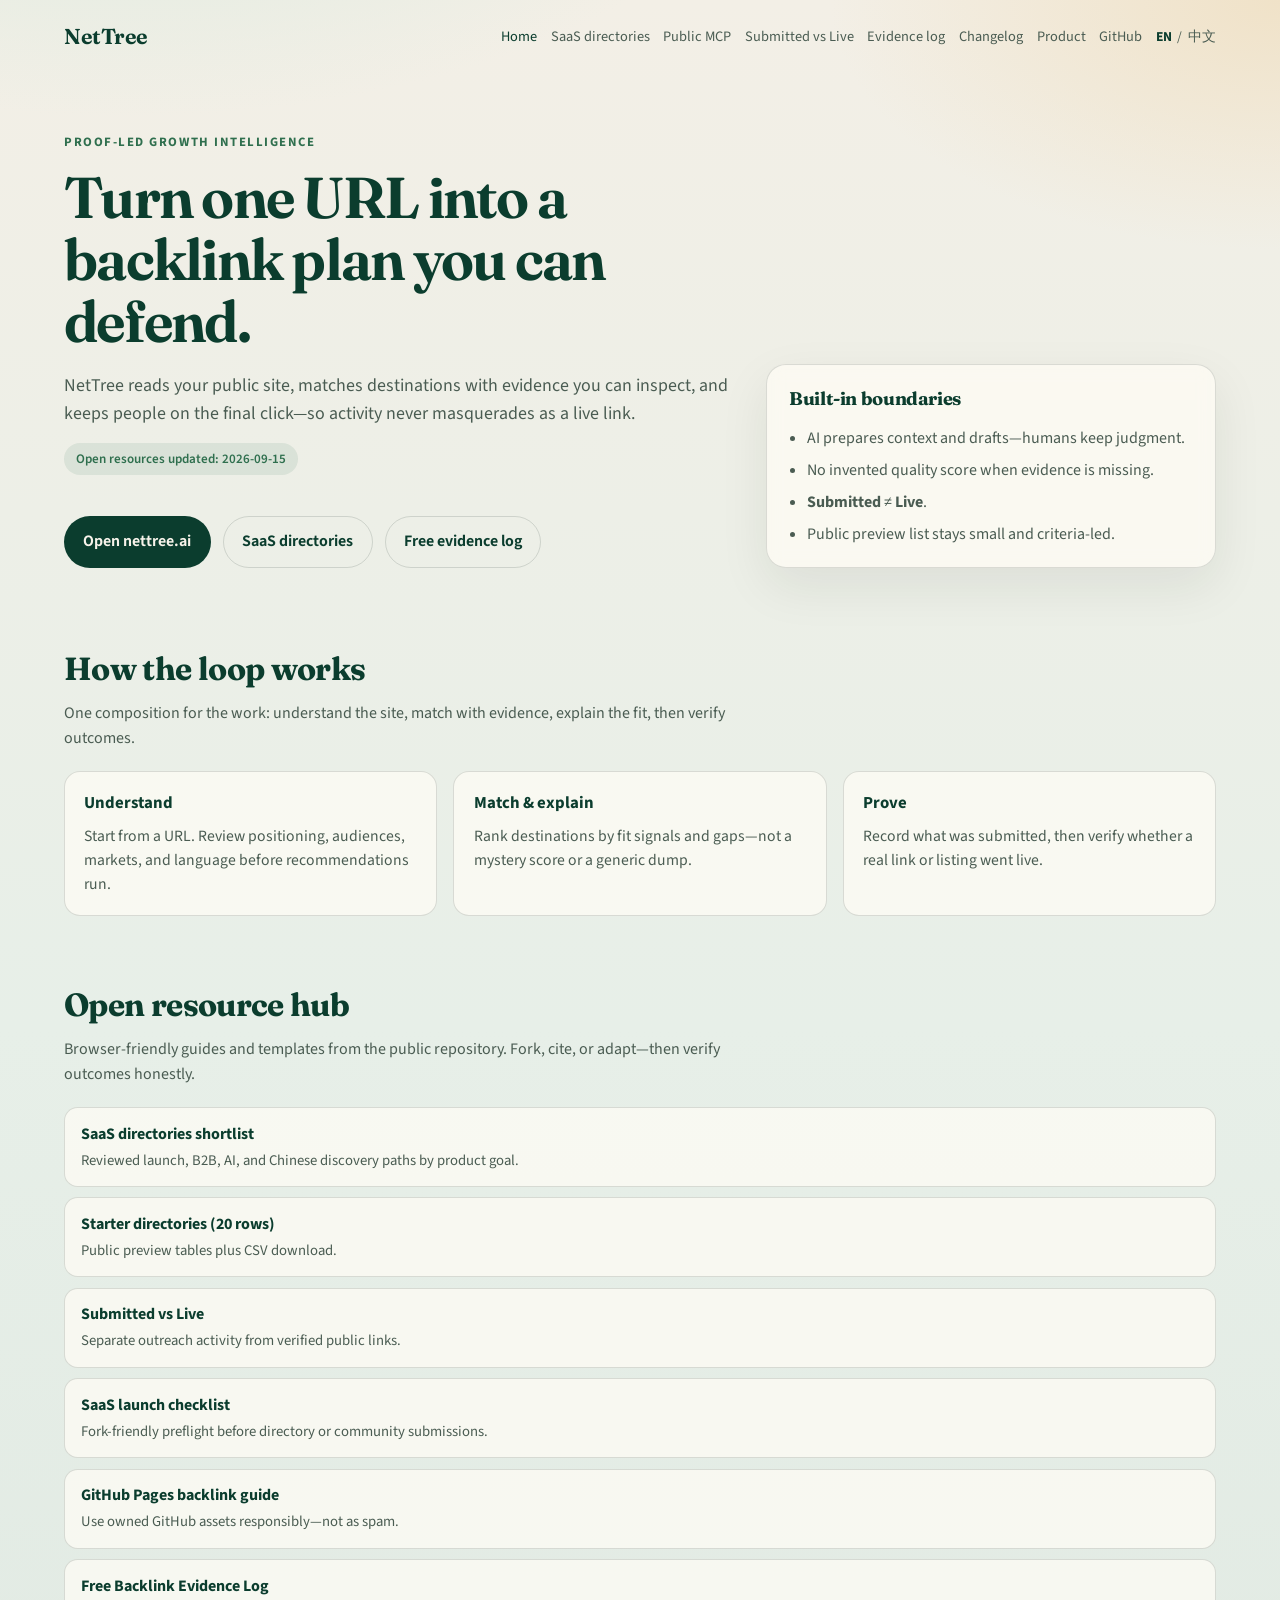
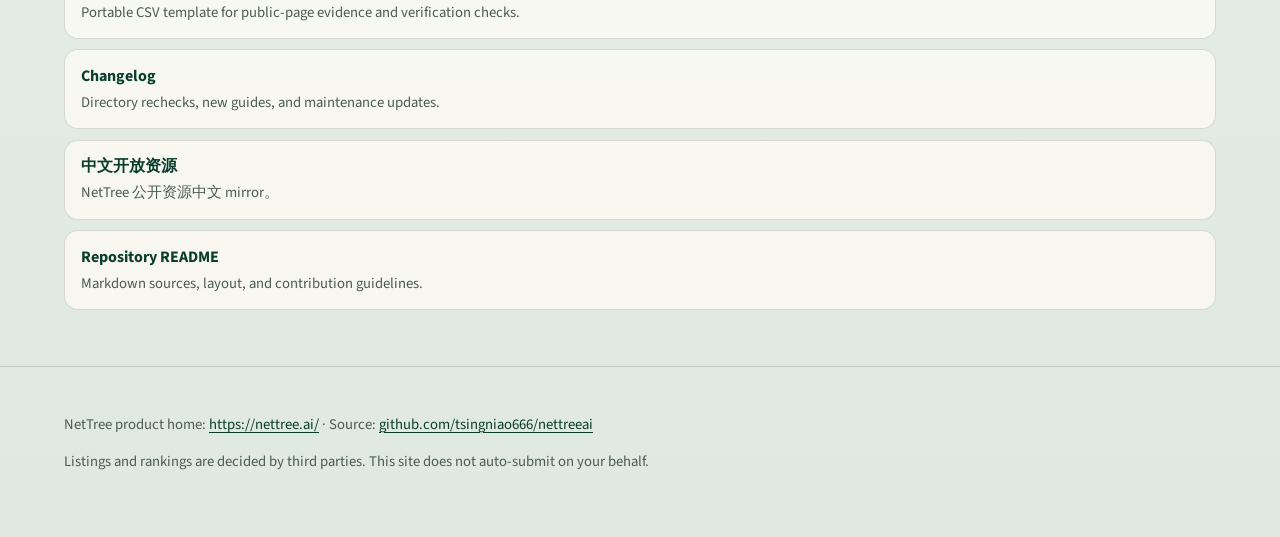
==== commit 2a9e5e3e: "Add public MCP registry manifest and directory listing guide. Ship server.json for the official MCP " ====
--- a/docs/index.html
+++ b/docs/index.html
@@ -74,6 +74,7 @@
         <nav class="nav" aria-label="Primary">
           <a href="./" aria-current="page">Home</a>
           <a href="./saas-directories.html">SaaS directories</a>
+          <a href="./mcp-server.html">Public MCP</a>
           <a href="./submitted-vs-live.html">Submitted vs Live</a>
           <a href="./free-backlink-evidence-log.html">Evidence log</a>
           <a href="./changelog.html">Changelog</a>
